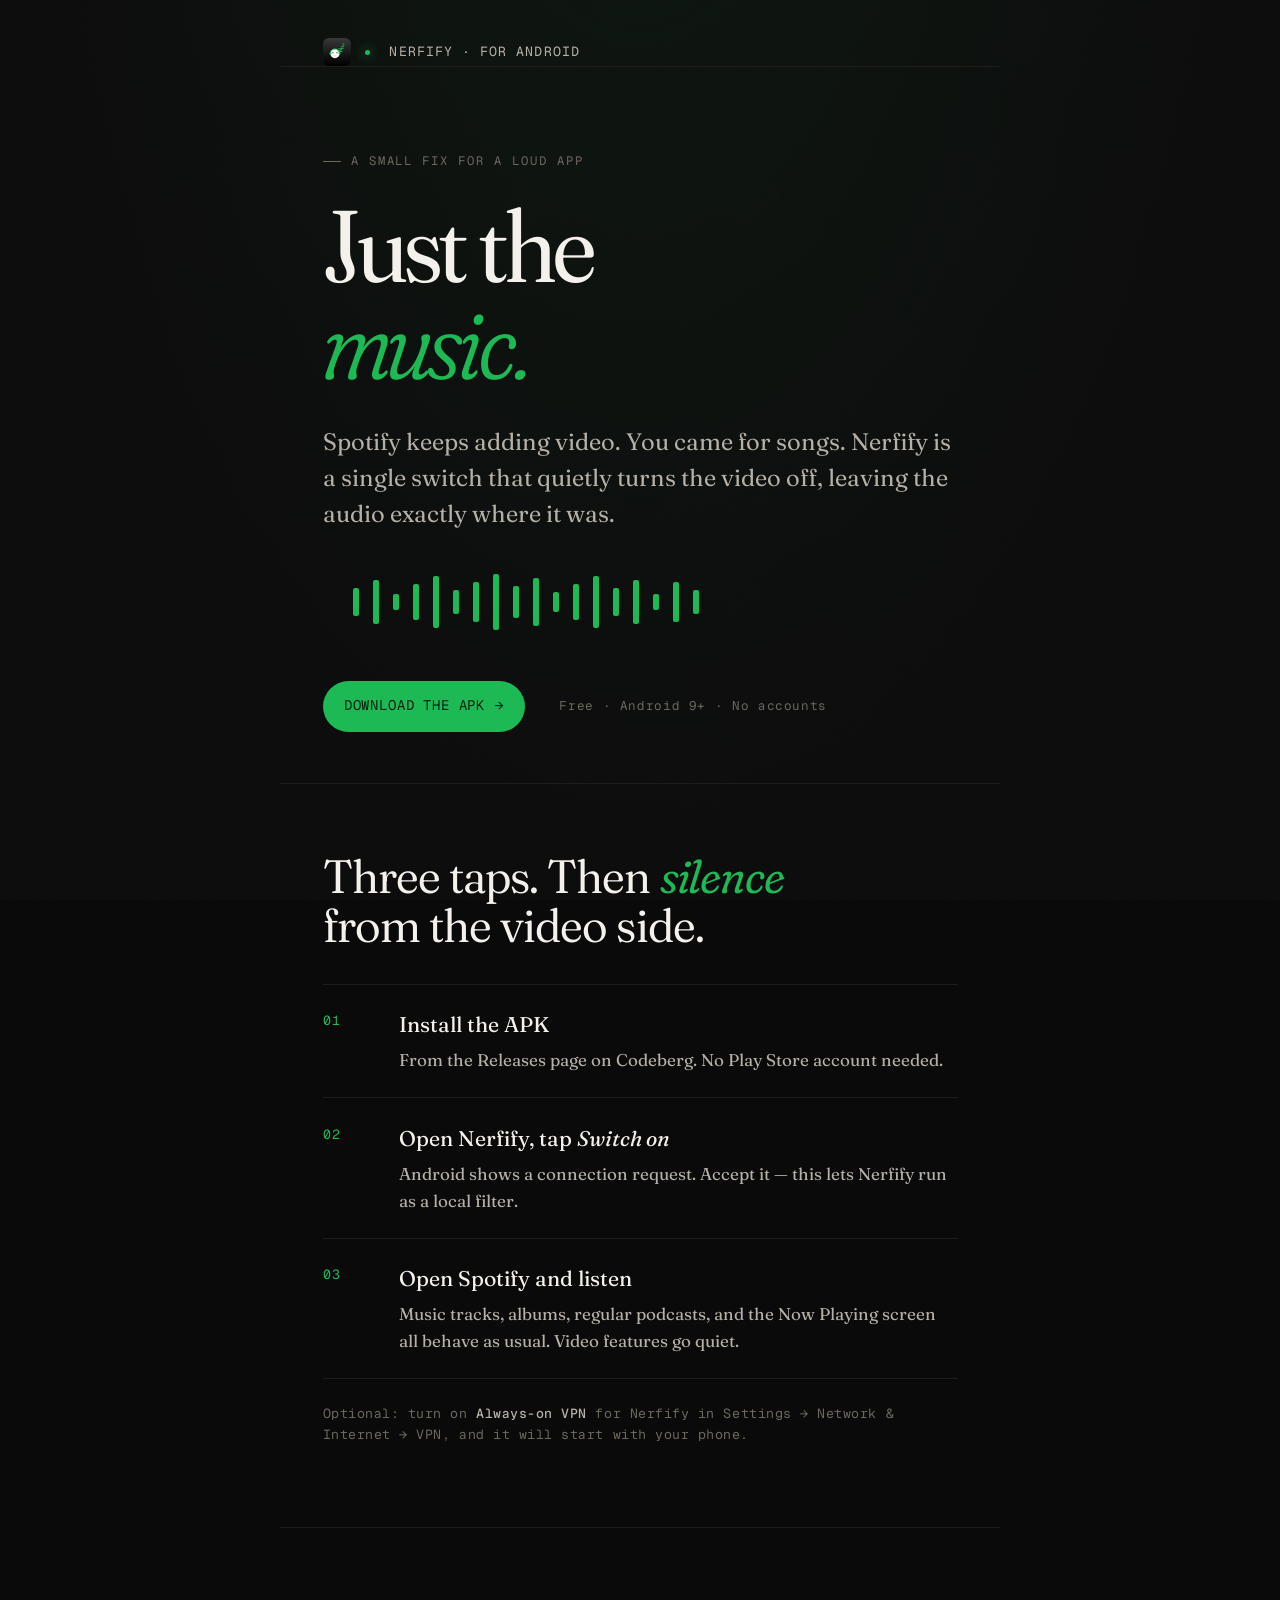
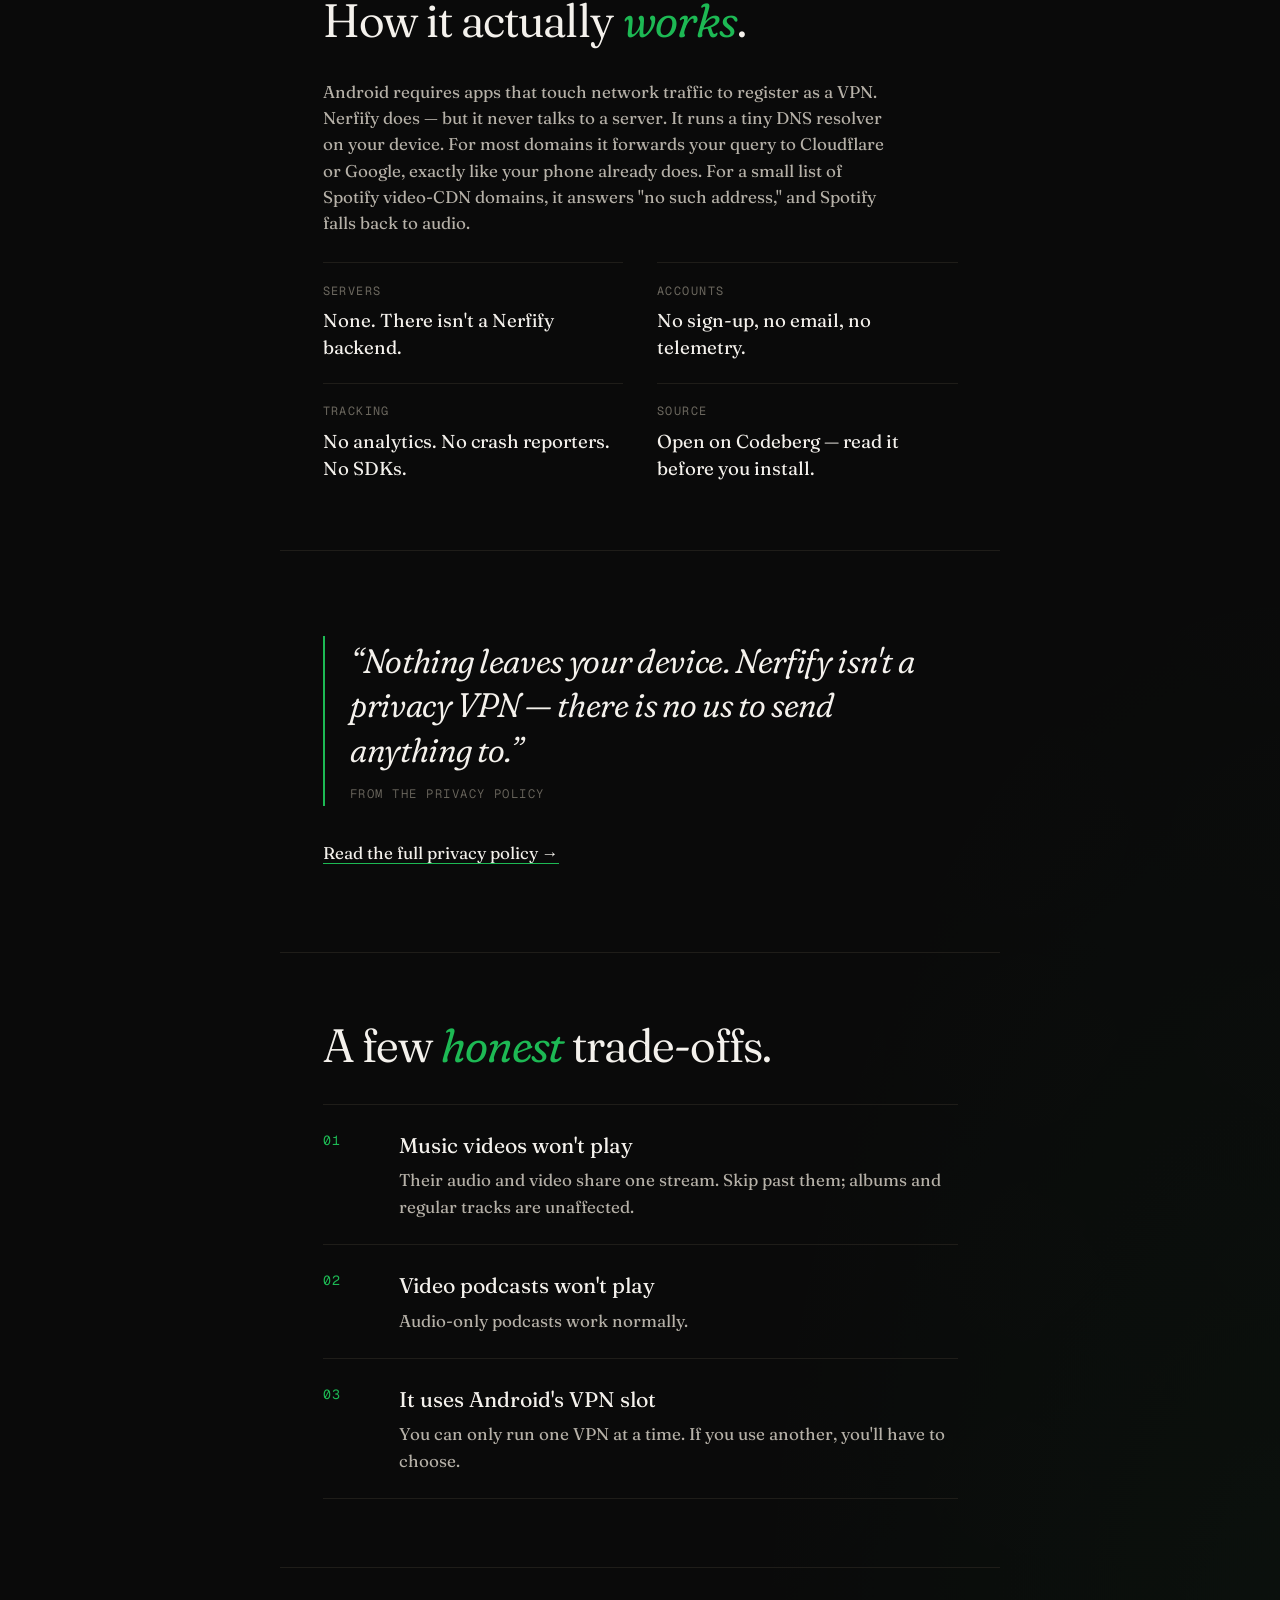
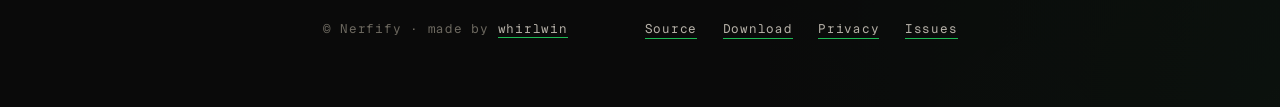
==== index.html @ 02e0a383 "Initial site: hero, privacy page, deploy script" ====
<!doctype html>
<html lang="en">
<head>
  <meta charset="utf-8" />
  <meta name="viewport" content="width=device-width, initial-scale=1, viewport-fit=cover" />
  <title>Nerfify — Just the music.</title>
  <meta name="description" content="Nerfify makes Spotify audio-only. A tiny local DNS filter on your phone — no servers, no accounts, nothing leaves your device." />
  <meta name="theme-color" content="#0a0a0a" />

  <!-- Open Graph -->
  <meta property="og:title" content="Nerfify — Just the music." />
  <meta property="og:description" content="Enjoy Spotify with audio only. No videos. Only music — as it should be." />
  <meta property="og:type" content="website" />
  <meta property="og:url" content="https://nerfify.whirlwin.io/" />
  <meta property="og:image" content="https://nerfify.whirlwin.io/assets/icon.svg" />
  <meta name="twitter:card" content="summary" />

  <link rel="icon" type="image/svg+xml" href="assets/icon.svg" />
  <link rel="preconnect" href="https://fonts.googleapis.com" />
  <link rel="preconnect" href="https://fonts.gstatic.com" crossorigin />
  <link
    href="https://fonts.googleapis.com/css2?family=Fraunces:ital,opsz,wght,SOFT,WONK@0,9..144,300..700,0..100,0..1;1,9..144,300..700,0..100,0..1&family=Geist+Mono:wght@400;500&display=swap"
    rel="stylesheet"
  />
  <link rel="stylesheet" href="styles.css" />
</head>
<body>
  <header class="site">
    <img src="assets/icon.svg" alt="" />
    <span class="dot" aria-hidden="true"></span>
    <span class="name">Nerfify · for Android</span>
  </header>

  <main>
    <section class="hero" aria-labelledby="title">
      <p class="eyebrow">A small fix for a loud app</p>

      <h1 id="title" class="display">
        Just&nbsp;the<br /><em>music.</em>
      </h1>

      <p class="lede">
        Spotify keeps adding video. You came for songs. Nerfify is a
        single switch that quietly turns the video off, leaving the
        audio exactly where it was.
      </p>

      <svg class="wave" viewBox="0 0 360 56" aria-hidden="true">
        <rect x="0"   y="14" width="6" height="28" rx="2"></rect>
        <rect x="20"  y="6"  width="6" height="44" rx="2"></rect>
        <rect x="40"  y="20" width="6" height="16" rx="2"></rect>
        <rect x="60"  y="10" width="6" height="36" rx="2"></rect>
        <rect x="80"  y="2"  width="6" height="52" rx="2"></rect>
        <rect x="100" y="16" width="6" height="24" rx="2"></rect>
        <rect x="120" y="8"  width="6" height="40" rx="2"></rect>
        <rect x="140" y="0"  width="6" height="56" rx="2"></rect>
        <rect x="160" y="12" width="6" height="32" rx="2"></rect>
        <rect x="180" y="4"  width="6" height="48" rx="2"></rect>
        <rect x="200" y="18" width="6" height="20" rx="2"></rect>
        <rect x="220" y="10" width="6" height="36" rx="2"></rect>
        <rect x="240" y="2"  width="6" height="52" rx="2"></rect>
        <rect x="260" y="14" width="6" height="28" rx="2"></rect>
        <rect x="280" y="6"  width="6" height="44" rx="2"></rect>
        <rect x="300" y="20" width="6" height="16" rx="2"></rect>
        <rect x="320" y="8"  width="6" height="40" rx="2"></rect>
        <rect x="340" y="16" width="6" height="24" rx="2"></rect>
      </svg>

      <div class="cta-row">
        <a class="btn" href="https://codeberg.org/whirlwin/nerfify/releases/latest">
          Download the APK <span class="arrow" aria-hidden="true">→</span>
        </a>
        <span class="cta-note">Free · Android 9+ · No accounts</span>
      </div>
    </section>

    <section aria-labelledby="how">
      <h2 id="how">Three taps. Then <em>silence</em> from the video side.</h2>
      <ol class="steps">
        <li>
          <span class="step-title">Install the APK</span>
          <p class="step-body">From the Releases page on Codeberg. No Play Store account needed.</p>
        </li>
        <li>
          <span class="step-title">Open Nerfify, tap <em>Switch on</em></span>
          <p class="step-body">Android shows a connection request. Accept it — this lets Nerfify run as a local filter.</p>
        </li>
        <li>
          <span class="step-title">Open Spotify and listen</span>
          <p class="step-body">Music tracks, albums, regular podcasts, and the Now Playing screen all behave as usual. Video features go quiet.</p>
        </li>
      </ol>
      <p style="margin-top:1.5rem; color:var(--ink-faint); font-family:var(--mono); font-size:0.78rem; letter-spacing:0.04em;">
        Optional: turn on <strong style="color:var(--ink-dim); font-weight:500;">Always-on VPN</strong> for Nerfify in
        Settings → Network &amp; Internet → VPN, and it will start with your phone.
      </p>
    </section>

    <section aria-labelledby="how2">
      <h2 id="how2">How it actually <em>works</em>.</h2>
      <p>
        Android requires apps that touch network traffic to register as a
        VPN. Nerfify does — but it never talks to a server. It runs a tiny
        DNS resolver on your device. For most domains it forwards your
        query to Cloudflare or Google, exactly like your phone already
        does. For a small list of Spotify video-CDN domains, it answers
        "no such address," and Spotify falls back to audio.
      </p>
      <div class="facts">
        <div class="fact">
          <p class="label">Servers</p>
          <p class="value">None. There isn't a Nerfify backend.</p>
        </div>
        <div class="fact">
          <p class="label">Accounts</p>
          <p class="value">No sign-up, no email, no telemetry.</p>
        </div>
        <div class="fact">
          <p class="label">Tracking</p>
          <p class="value">No analytics. No crash reporters. No SDKs.</p>
        </div>
        <div class="fact">
          <p class="label">Source</p>
          <p class="value">Open on Codeberg — read it before you install.</p>
        </div>
      </div>
    </section>

    <section aria-labelledby="privacy-quote">
      <h2 id="privacy-quote" class="visually-hidden" style="position:absolute;left:-9999px;">Privacy</h2>
      <blockquote class="pullquote">
        “Nothing leaves your device. Nerfify isn't a privacy VPN — there
        is no <em>us</em> to send anything to.”
        <span class="who">From the privacy policy</span>
      </blockquote>
      <p>
        <a href="PRIVACY.html">Read the full privacy policy →</a>
      </p>
    </section>

    <section aria-labelledby="caveats">
      <h2 id="caveats">A few <em>honest</em> trade-offs.</h2>
      <ul class="steps" style="list-style:none; counter-reset: step;">
        <li>
          <span class="step-title">Music videos won't play</span>
          <p class="step-body">Their audio and video share one stream. Skip past them; albums and regular tracks are unaffected.</p>
        </li>
        <li>
          <span class="step-title">Video podcasts won't play</span>
          <p class="step-body">Audio-only podcasts work normally.</p>
        </li>
        <li>
          <span class="step-title">It uses Android's VPN slot</span>
          <p class="step-body">You can only run one VPN at a time. If you use another, you'll have to choose.</p>
        </li>
      </ul>
    </section>
  </main>

  <footer class="site">
    <span class="sig">© Nerfify · made by <a href="https://codeberg.org/whirlwin">whirlwin</a></span>
    <span class="links">
      <a href="https://codeberg.org/whirlwin/nerfify">Source</a>
      <a href="https://codeberg.org/whirlwin/nerfify/releases/latest">Download</a>
      <a href="PRIVACY.html">Privacy</a>
      <a href="https://codeberg.org/whirlwin/nerfify/issues">Issues</a>
    </span>
  </footer>
</body>
</html>
---- styles.css ----
:root {
  --bg: #0a0a0a;
  --bg-elev: #131313;
  --ink: #f4f1ec;
  --ink-dim: #b6b1a8;
  --ink-faint: #6c685f;
  --rule: #1f1d19;
  --accent: #1db954;
  --accent-dim: #149e45;
  --maxw: 720px;
  --gutter: clamp(1.25rem, 4vw, 2.5rem);
  --serif: "Fraunces", "Iowan Old Style", "Charter", Georgia, serif;
  --mono: "Geist Mono", "JetBrains Mono", ui-monospace, SFMono-Regular, Menlo, monospace;
}

* { box-sizing: border-box; }

html, body {
  margin: 0;
  padding: 0;
  background: var(--bg);
  color: var(--ink);
  font-family: var(--serif);
  font-variation-settings: "opsz" 14, "SOFT" 0, "WONK" 0;
  font-feature-settings: "ss01", "ss02";
  font-size: 17px;
  line-height: 1.55;
  -webkit-font-smoothing: antialiased;
  text-rendering: optimizeLegibility;
}

body {
  min-height: 100vh;
  background:
    radial-gradient(ellipse 80% 60% at 50% -10%, rgba(29, 185, 84, 0.07), transparent 60%),
    radial-gradient(ellipse 60% 50% at 100% 100%, rgba(29, 185, 84, 0.04), transparent 70%),
    var(--bg);
  overflow-x: hidden;
}

/* Grain overlay */
body::before {
  content: "";
  position: fixed;
  inset: 0;
  pointer-events: none;
  z-index: 1;
  opacity: 0.035;
  background-image: url("data:image/svg+xml;utf8,<svg xmlns='http://www.w3.org/2000/svg' width='160' height='160'><filter id='n'><feTurbulence type='fractalNoise' baseFrequency='0.9' numOctaves='2' stitchTiles='stitch'/><feColorMatrix values='0 0 0 0 1  0 0 0 0 1  0 0 0 0 1  0 0 0 0.6 0'/></filter><rect width='160' height='160' filter='url(%23n)'/></svg>");
  mix-blend-mode: screen;
}

main, header, footer {
  position: relative;
  z-index: 2;
}

a {
  color: var(--ink);
  text-decoration: none;
  background-image: linear-gradient(var(--accent), var(--accent));
  background-repeat: no-repeat;
  background-position: 0 100%;
  background-size: 100% 1px;
  padding-bottom: 1px;
  transition: background-size 220ms ease, color 220ms ease;
}
a:hover {
  background-size: 100% 2px;
  color: var(--accent);
}

/* ---------- LAYOUT ---------- */
.wrap {
  max-width: var(--maxw);
  margin: 0 auto;
  padding: 0 var(--gutter);
}

header.site {
  padding: 2.25rem var(--gutter) 0;
  max-width: var(--maxw);
  margin: 0 auto;
  display: flex;
  align-items: center;
  gap: 0.75rem;
}
header.site img {
  width: 28px;
  height: 28px;
  display: block;
}
header.site .name {
  font-family: var(--mono);
  font-size: 0.78rem;
  letter-spacing: 0.08em;
  text-transform: uppercase;
  color: var(--ink-dim);
}
header.site .dot {
  width: 5px;
  height: 5px;
  border-radius: 50%;
  background: var(--accent);
  box-shadow: 0 0 12px var(--accent);
  margin: 0 0.4rem 0 0.1rem;
  animation: pulse 2.4s ease-in-out infinite;
}
@keyframes pulse {
  0%, 100% { opacity: 0.55; }
  50% { opacity: 1; }
}

/* ---------- HERO ---------- */
.hero {
  padding: 5rem var(--gutter) 3rem;
  max-width: var(--maxw);
  margin: 0 auto;
}
.eyebrow {
  font-family: var(--mono);
  font-size: 0.72rem;
  letter-spacing: 0.16em;
  text-transform: uppercase;
  color: var(--ink-faint);
  margin: 0 0 1.5rem;
  display: flex;
  align-items: center;
  gap: 0.6rem;
}
.eyebrow::before {
  content: "";
  width: 18px;
  height: 1px;
  background: var(--ink-faint);
  display: inline-block;
}
h1.display {
  font-family: var(--serif);
  font-variation-settings: "opsz" 144, "SOFT" 50, "WONK" 0;
  font-weight: 380;
  font-size: clamp(3rem, 9vw, 6rem);
  line-height: 0.95;
  letter-spacing: -0.03em;
  margin: 0 0 2rem;
  color: var(--ink);
}
h1.display em {
  font-style: italic;
  font-variation-settings: "opsz" 144, "SOFT" 100, "WONK" 1;
  font-weight: 320;
  color: var(--accent);
}
.lede {
  font-family: var(--serif);
  font-variation-settings: "opsz" 24;
  font-size: clamp(1.15rem, 2.2vw, 1.4rem);
  line-height: 1.5;
  color: var(--ink-dim);
  max-width: 38rem;
  margin: 0 0 2.5rem;
  font-weight: 380;
}

/* Waveform */
.wave {
  display: block;
  width: 100%;
  max-width: 420px;
  height: 56px;
  margin: 0 0 3rem;
}
.wave rect {
  fill: var(--accent);
  transform-origin: 50% 50%;
  animation: collapse 5.2s cubic-bezier(.7,0,.2,1) infinite;
}
@keyframes collapse {
  0%   { transform: scaleY(1);   opacity: 1; }
  55%  { transform: scaleY(1);   opacity: 1; }
  72%  { transform: scaleY(0.08); opacity: 0.9; }
  88%  { transform: scaleY(0.08); opacity: 0.9; }
  100% { transform: scaleY(1);   opacity: 1; }
}
.wave rect:nth-child(1)  { animation-delay: 0.00s; }
.wave rect:nth-child(2)  { animation-delay: 0.05s; }
.wave rect:nth-child(3)  { animation-delay: 0.10s; }
.wave rect:nth-child(4)  { animation-delay: 0.15s; }
.wave rect:nth-child(5)  { animation-delay: 0.20s; }
.wave rect:nth-child(6)  { animation-delay: 0.25s; }
.wave rect:nth-child(7)  { animation-delay: 0.30s; }
.wave rect:nth-child(8)  { animation-delay: 0.35s; }
.wave rect:nth-child(9)  { animation-delay: 0.40s; }
.wave rect:nth-child(10) { animation-delay: 0.45s; }
.wave rect:nth-child(11) { animation-delay: 0.50s; }
.wave rect:nth-child(12) { animation-delay: 0.55s; }
.wave rect:nth-child(13) { animation-delay: 0.60s; }
.wave rect:nth-child(14) { animation-delay: 0.65s; }
.wave rect:nth-child(15) { animation-delay: 0.70s; }
.wave rect:nth-child(16) { animation-delay: 0.75s; }
.wave rect:nth-child(17) { animation-delay: 0.80s; }
.wave rect:nth-child(18) { animation-delay: 0.85s; }

@media (prefers-reduced-motion: reduce) {
  .wave rect { animation: none; }
  header.site .dot { animation: none; }
}

.cta-row {
  display: flex;
  flex-wrap: wrap;
  gap: 1rem 2rem;
  align-items: baseline;
}
.btn {
  display: inline-flex;
  align-items: center;
  gap: 0.6rem;
  background: var(--accent);
  color: #06210e;
  font-family: var(--mono);
  font-size: 0.82rem;
  letter-spacing: 0.06em;
  text-transform: uppercase;
  padding: 0.85rem 1.25rem;
  border-radius: 999px;
  border: 0;
  cursor: pointer;
  text-decoration: none;
  background-image: none;
  transition: transform 180ms ease, background-color 180ms ease;
}
.btn:hover {
  background: #21cb5e;
  color: #06210e;
  transform: translateY(-1px);
}
.btn .arrow {
  display: inline-block;
  transition: transform 220ms ease;
}
.btn:hover .arrow {
  transform: translateX(3px);
}
.cta-note {
  font-family: var(--mono);
  font-size: 0.74rem;
  color: var(--ink-faint);
  letter-spacing: 0.05em;
}

/* ---------- SECTIONS ---------- */
section {
  max-width: var(--maxw);
  margin: 0 auto;
  padding: 4rem var(--gutter);
  border-top: 1px solid var(--rule);
}
section h2 {
  font-family: var(--serif);
  font-variation-settings: "opsz" 60, "SOFT" 30;
  font-weight: 360;
  font-size: clamp(2rem, 4vw, 2.75rem);
  line-height: 1.05;
  letter-spacing: -0.02em;
  margin: 0 0 2rem;
  max-width: 28rem;
}
section h2 em {
  font-style: italic;
  font-variation-settings: "opsz" 60, "SOFT" 100, "WONK" 1;
  color: var(--accent);
}
section p {
  color: var(--ink-dim);
  max-width: 34rem;
}

/* Steps */
.steps {
  list-style: none;
  padding: 0;
  margin: 0;
  counter-reset: step;
}
.steps li {
  counter-increment: step;
  padding: 1.4rem 0 1.4rem 4.5rem;
  border-top: 1px solid var(--rule);
  position: relative;
  display: flex;
  flex-direction: column;
  gap: 0.35rem;
}
.steps li:last-child {
  border-bottom: 1px solid var(--rule);
}
.steps li::before {
  content: "0" counter(step);
  position: absolute;
  left: 0;
  top: 1.55rem;
  font-family: var(--mono);
  font-size: 0.78rem;
  color: var(--accent);
  letter-spacing: 0.1em;
}
.steps .step-title {
  font-family: var(--serif);
  font-size: 1.25rem;
  font-weight: 420;
  color: var(--ink);
}
.steps .step-body {
  font-family: var(--serif);
  font-size: 1rem;
  color: var(--ink-dim);
  margin: 0;
}

/* Two-column facts */
.facts {
  display: grid;
  grid-template-columns: 1fr;
  gap: 1.25rem 2rem;
  margin-top: 1.5rem;
}
@media (min-width: 640px) {
  .facts { grid-template-columns: 1fr 1fr; }
}
.fact {
  border-top: 1px solid var(--rule);
  padding-top: 1.1rem;
}
.fact .label {
  font-family: var(--mono);
  font-size: 0.7rem;
  letter-spacing: 0.12em;
  text-transform: uppercase;
  color: var(--ink-faint);
  margin: 0 0 0.4rem;
}
.fact .value {
  font-family: var(--serif);
  font-size: 1.1rem;
  color: var(--ink);
  margin: 0;
  line-height: 1.45;
}

/* Privacy pull-quote */
.pullquote {
  font-family: var(--serif);
  font-variation-settings: "opsz" 60, "SOFT" 80;
  font-style: italic;
  font-weight: 350;
  font-size: clamp(1.4rem, 3vw, 2rem);
  line-height: 1.3;
  letter-spacing: -0.01em;
  color: var(--ink);
  border-left: 2px solid var(--accent);
  padding: 0.2rem 0 0.2rem 1.5rem;
  margin: 1rem 0 2rem;
}
.pullquote .who {
  display: block;
  margin-top: 0.9rem;
  font-style: normal;
  font-family: var(--mono);
  font-size: 0.72rem;
  letter-spacing: 0.12em;
  text-transform: uppercase;
  color: var(--ink-faint);
}

/* Footer */
footer.site {
  max-width: var(--maxw);
  margin: 0 auto;
  padding: 3rem var(--gutter) 4rem;
  border-top: 1px solid var(--rule);
  display: flex;
  flex-wrap: wrap;
  align-items: baseline;
  gap: 1rem 2rem;
  justify-content: space-between;
  font-family: var(--mono);
  font-size: 0.74rem;
  letter-spacing: 0.06em;
  color: var(--ink-faint);
}
footer.site .links { display: flex; gap: 1.5rem; flex-wrap: wrap; }
footer.site a { color: var(--ink-dim); }
footer.site .sig { color: var(--ink-faint); }

/* ---------- PRIVACY PAGE ---------- */
.doc {
  max-width: var(--maxw);
  margin: 0 auto;
  padding: 4rem var(--gutter) 2rem;
}
.doc .eyebrow { margin-bottom: 1.25rem; }
.doc h1 {
  font-family: var(--serif);
  font-variation-settings: "opsz" 96, "SOFT" 40;
  font-weight: 360;
  font-size: clamp(2.4rem, 6vw, 3.6rem);
  line-height: 1;
  letter-spacing: -0.025em;
  margin: 0 0 0.5rem;
}
.doc h1 em {
  font-style: italic;
  color: var(--accent);
  font-variation-settings: "opsz" 96, "SOFT" 100, "WONK" 1;
}
.doc .updated {
  font-family: var(--mono);
  font-size: 0.74rem;
  color: var(--ink-faint);
  letter-spacing: 0.08em;
  text-transform: uppercase;
  margin: 0 0 3rem;
}
.doc h2 {
  font-family: var(--serif);
  font-variation-settings: "opsz" 36, "SOFT" 30;
  font-weight: 420;
  font-size: 1.5rem;
  letter-spacing: -0.01em;
  margin: 3rem 0 0.9rem;
  color: var(--ink);
}
.doc p, .doc li {
  color: var(--ink-dim);
  line-height: 1.65;
}
.doc strong { color: var(--ink); font-weight: 500; }
.doc ul { padding-left: 1.2rem; }
.doc li { margin-bottom: 0.4rem; }
.doc table {
  width: 100%;
  border-collapse: collapse;
  margin: 1.5rem 0;
  font-size: 0.95rem;
}
.doc th, .doc td {
  text-align: left;
  padding: 0.8rem 0.6rem;
  border-bottom: 1px solid var(--rule);
  vertical-align: top;
}
.doc th {
  font-family: var(--mono);
  font-size: 0.72rem;
  letter-spacing: 0.1em;
  text-transform: uppercase;
  color: var(--ink-faint);
  font-weight: 500;
}
.doc td { color: var(--ink-dim); }
.doc td:first-child { color: var(--ink); font-family: var(--mono); font-size: 0.86rem; }
.doc code {
  font-family: var(--mono);
  font-size: 0.86em;
  background: var(--bg-elev);
  padding: 0.1rem 0.4rem;
  border-radius: 4px;
  color: var(--ink);
}
.back {
  display: inline-flex;
  align-items: center;
  gap: 0.5rem;
  font-family: var(--mono);
  font-size: 0.74rem;
  letter-spacing: 0.08em;
  text-transform: uppercase;
  color: var(--ink-dim);
  margin-top: 2.5rem;
  background-image: none;
}
.back:hover { color: var(--accent); }
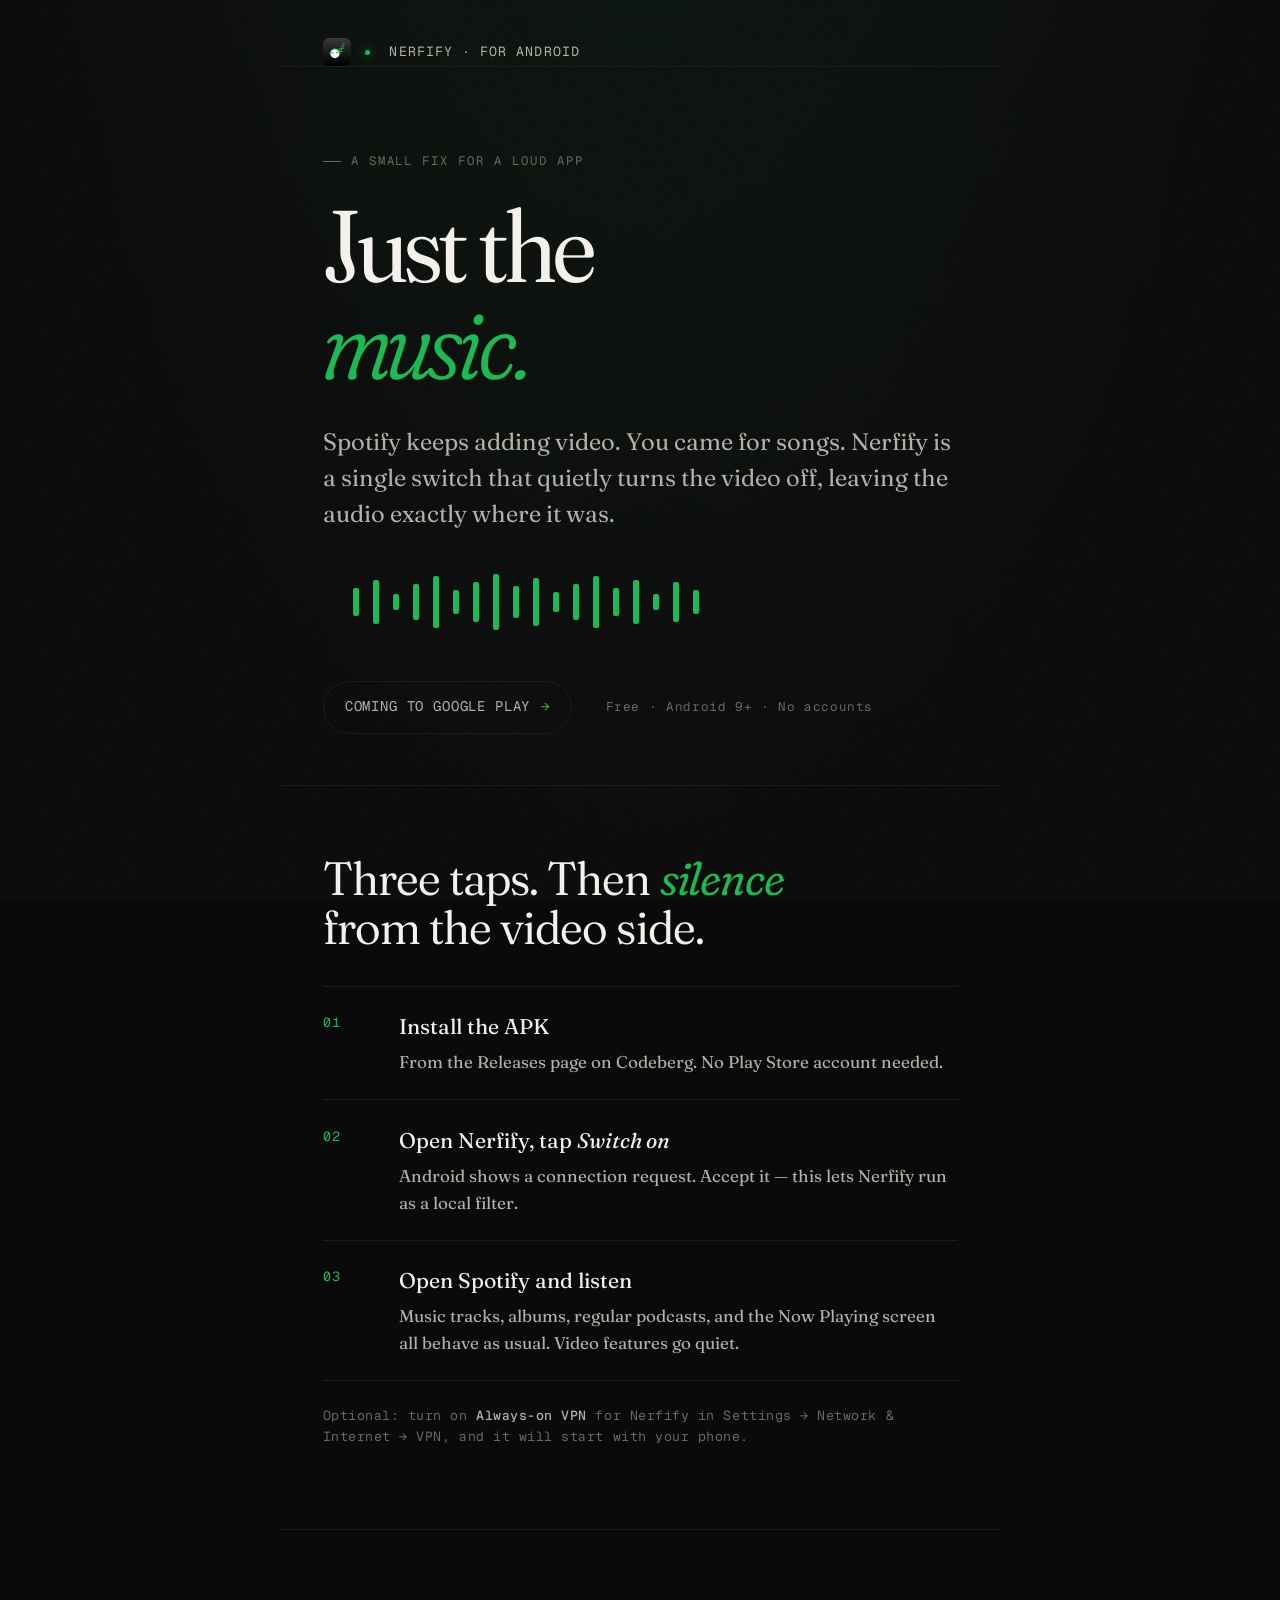
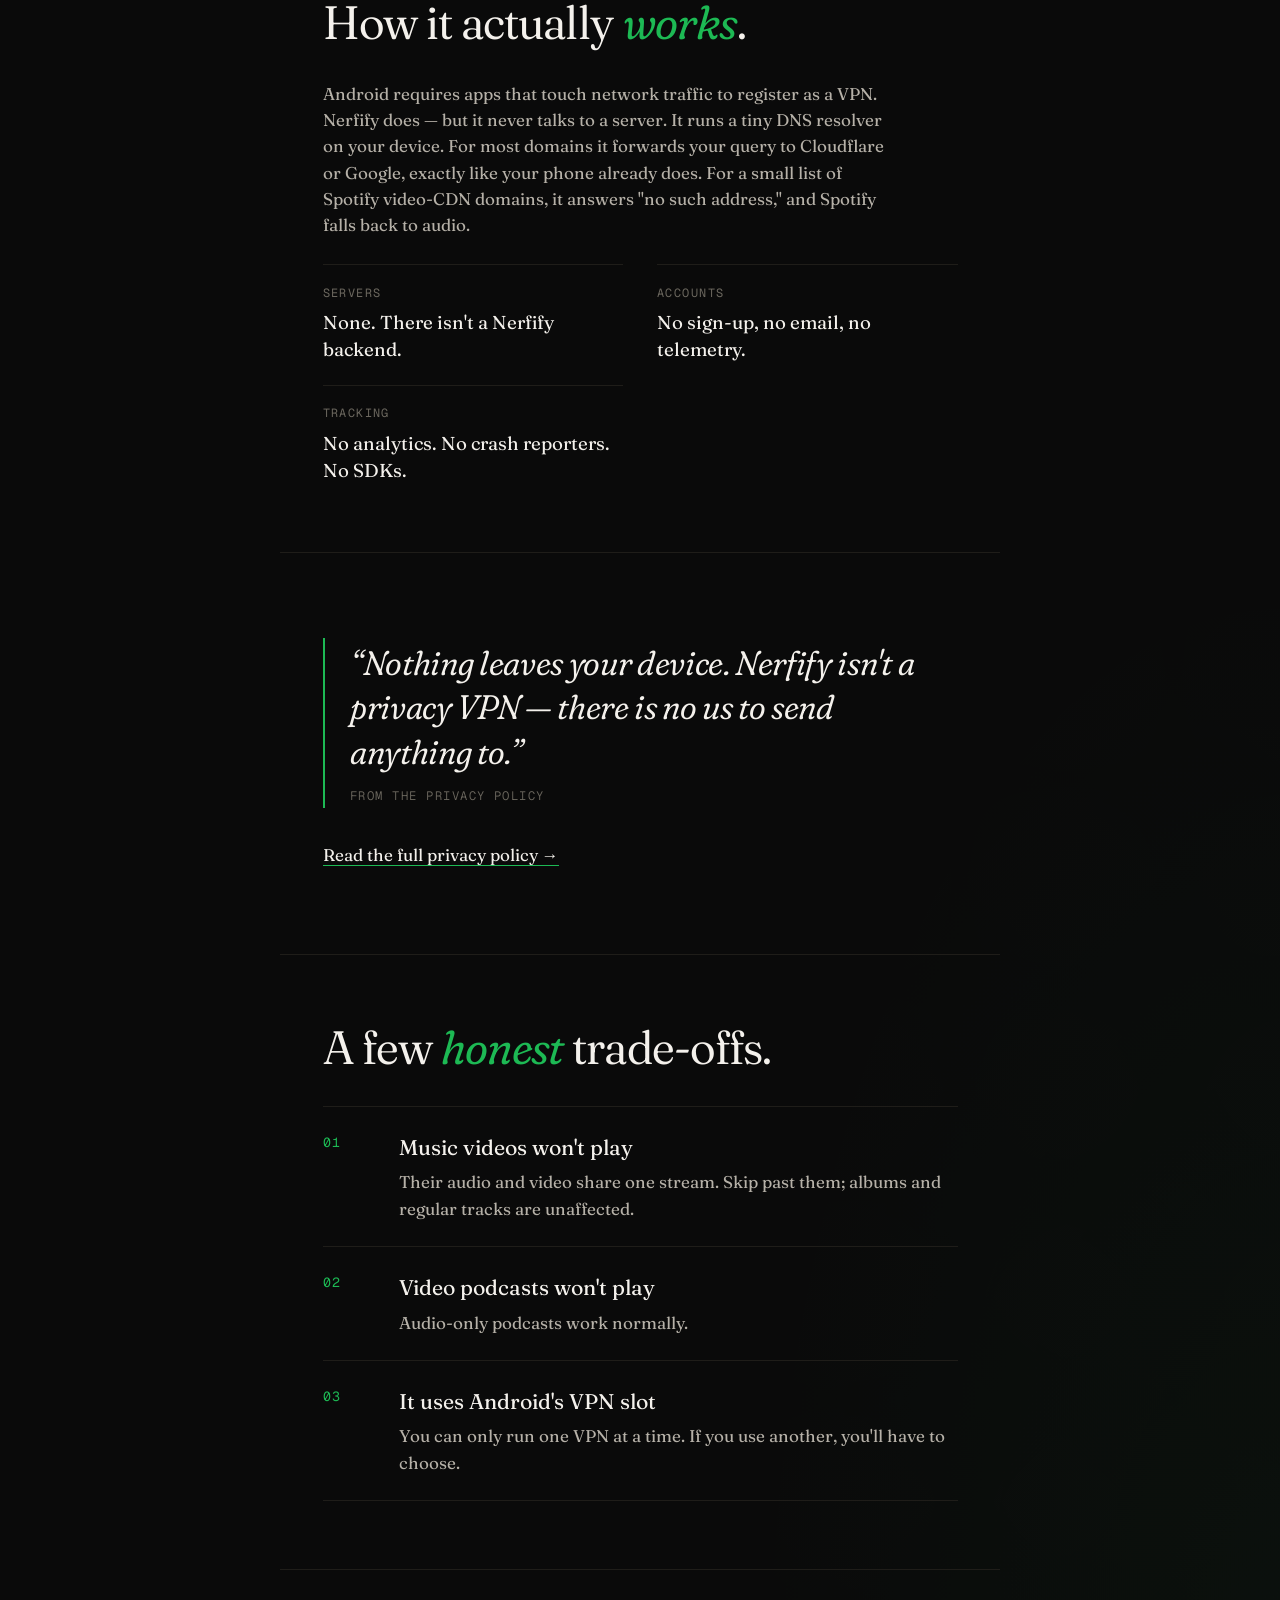
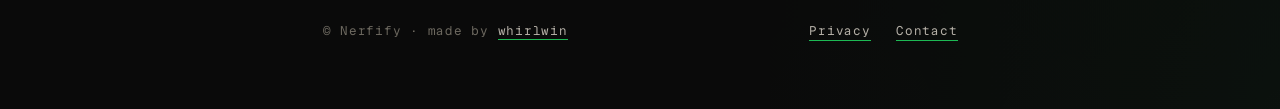
==== commit 8351464f: "Remove links to private nerfify repo Replace Download CTA with a disabled 'Coming to Google Play' st" ====
--- a/index.html
+++ b/index.html
@@ -67,9 +67,9 @@
       </svg>
 
       <div class="cta-row">
-        <a class="btn" href="https://codeberg.org/whirlwin/nerfify/releases/latest">
-          Download the APK <span class="arrow" aria-hidden="true">→</span>
-        </a>
+        <span class="btn btn-disabled" aria-disabled="true">
+          Coming to Google Play <span class="arrow" aria-hidden="true">→</span>
+        </span>
         <span class="cta-note">Free · Android 9+ · No accounts</span>
       </div>
     </section>
@@ -119,10 +119,6 @@
           <p class="label">Tracking</p>
           <p class="value">No analytics. No crash reporters. No SDKs.</p>
         </div>
-        <div class="fact">
-          <p class="label">Source</p>
-          <p class="value">Open on Codeberg — read it before you install.</p>
-        </div>
       </div>
     </section>
 
@@ -160,10 +156,8 @@
   <footer class="site">
     <span class="sig">© Nerfify · made by <a href="https://codeberg.org/whirlwin">whirlwin</a></span>
     <span class="links">
-      <a href="https://codeberg.org/whirlwin/nerfify">Source</a>
-      <a href="https://codeberg.org/whirlwin/nerfify/releases/latest">Download</a>
       <a href="PRIVACY.html">Privacy</a>
-      <a href="https://codeberg.org/whirlwin/nerfify/issues">Issues</a>
+      <a href="https://codeberg.org/whirlwin/nerfify-site/issues">Contact</a>
     </span>
   </footer>
 </body>
--- a/styles.css
+++ b/styles.css
@@ -242,6 +242,20 @@
 .btn:hover .arrow {
   transform: translateX(3px);
 }
+.btn-disabled {
+  background: transparent;
+  color: var(--ink-dim);
+  border: 1px solid var(--rule);
+  cursor: default;
+}
+.btn-disabled:hover {
+  background: transparent;
+  color: var(--ink-dim);
+  transform: none;
+}
+.btn-disabled .arrow {
+  color: var(--accent);
+}
 .cta-note {
   font-family: var(--mono);
   font-size: 0.74rem;
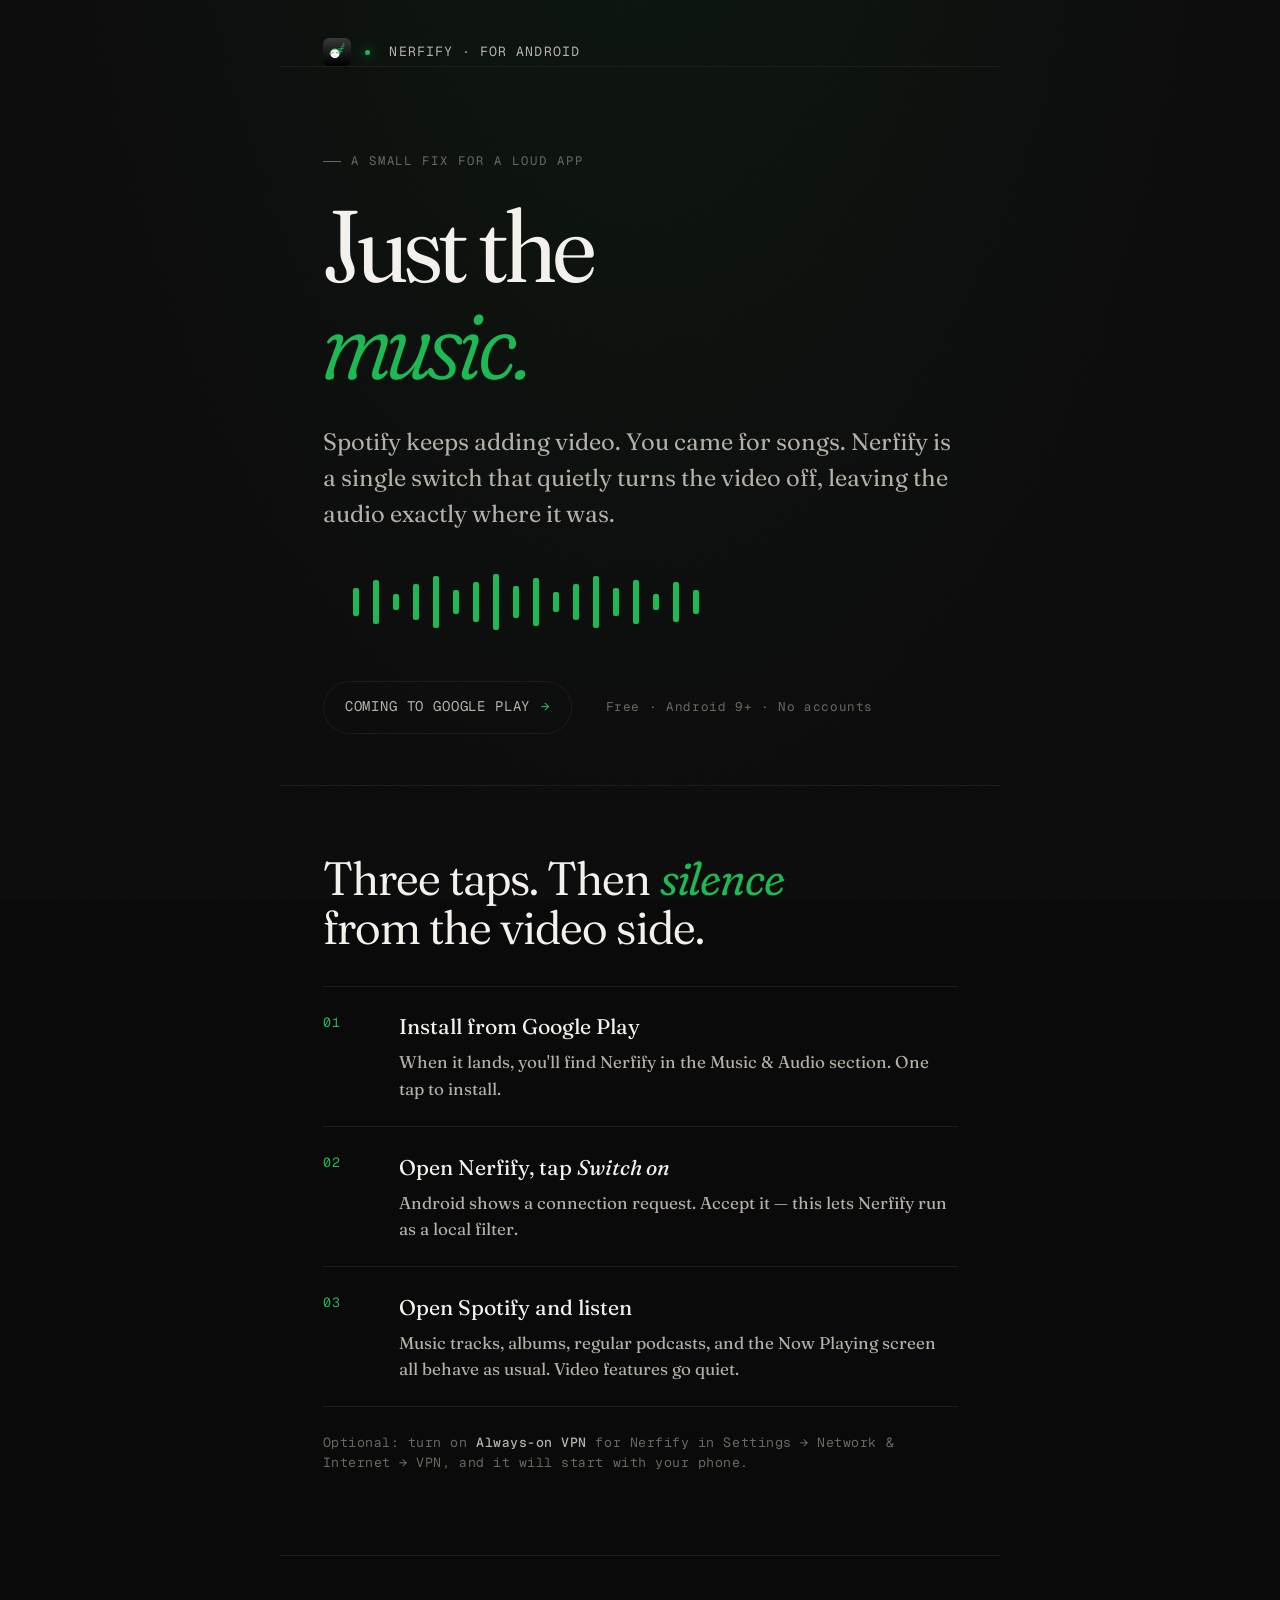
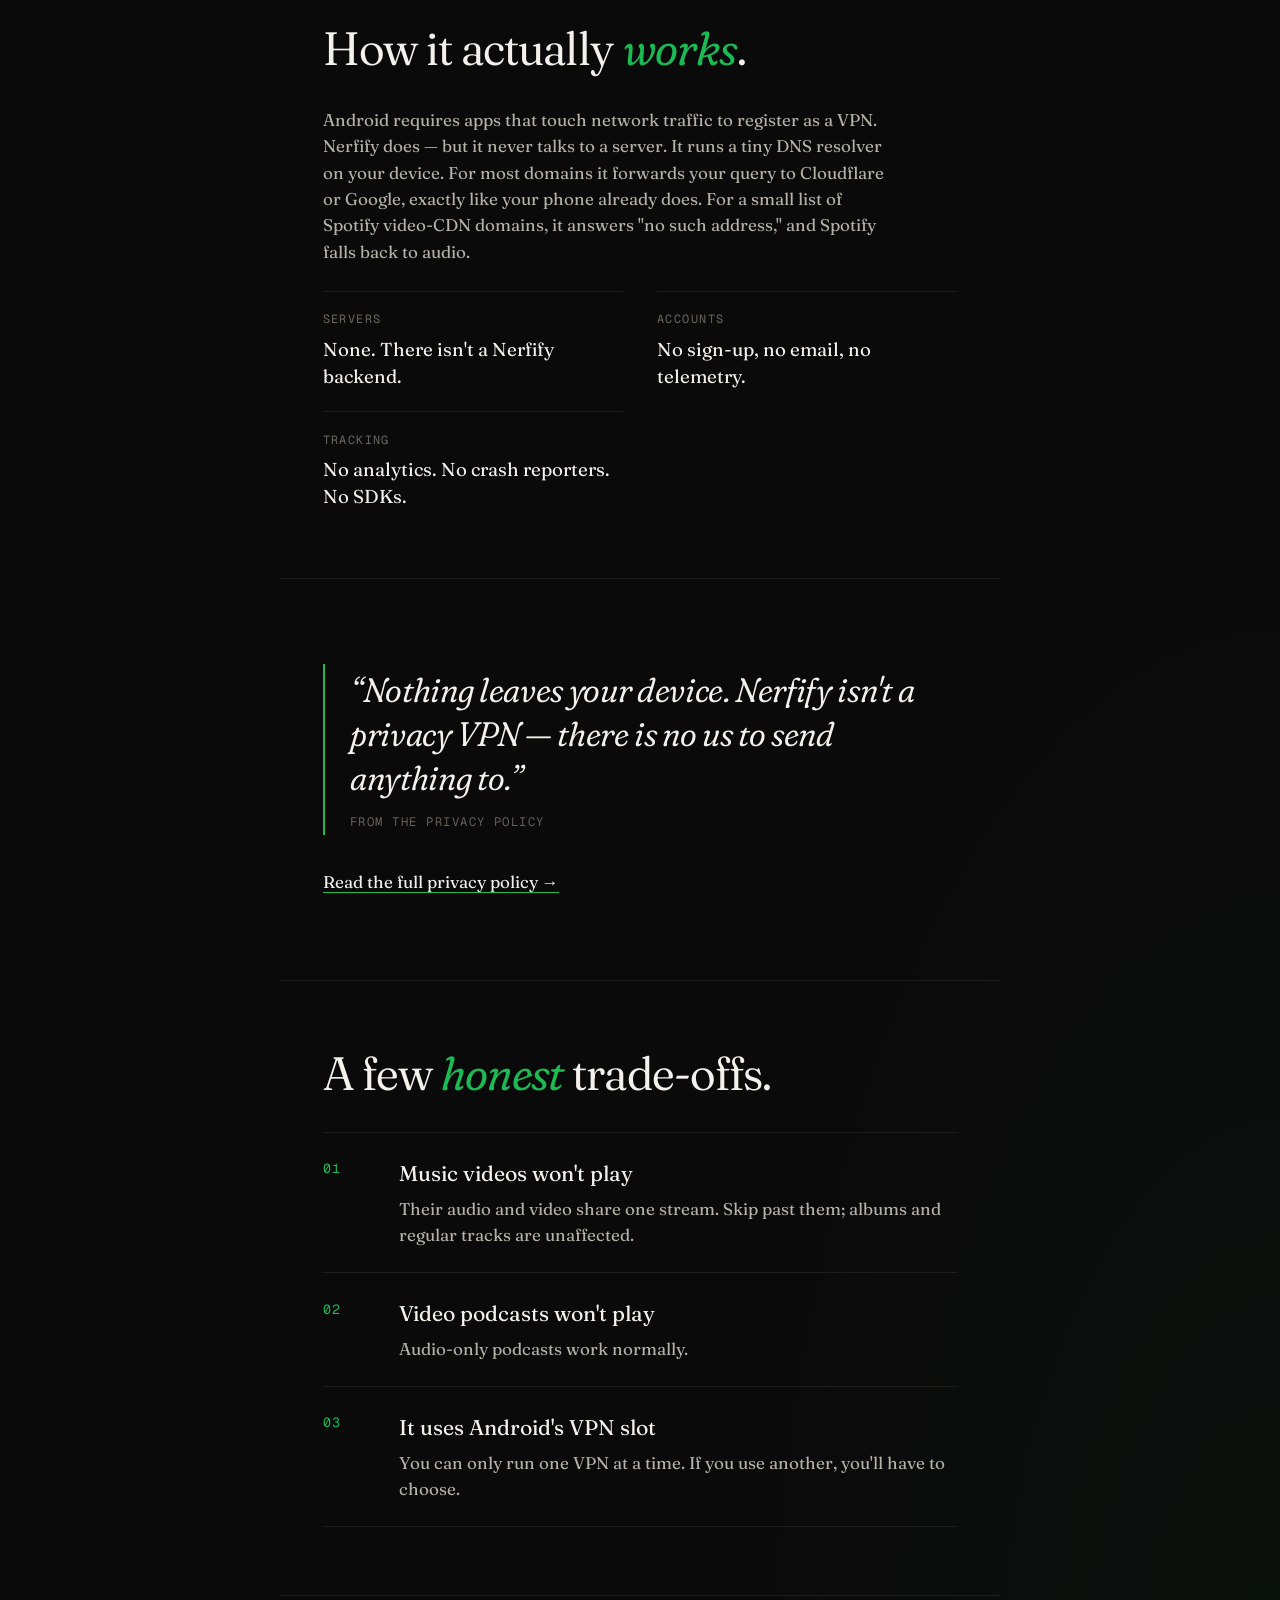
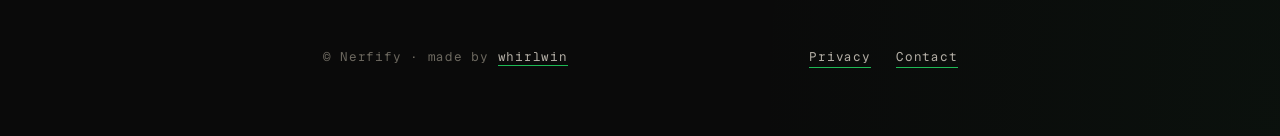
==== commit 9d11ba8b: "Step 1: install via Google Play, not 'Codeberg releases'" ====
--- a/index.html
+++ b/index.html
@@ -78,8 +78,8 @@
       <h2 id="how">Three taps. Then <em>silence</em> from the video side.</h2>
       <ol class="steps">
         <li>
-          <span class="step-title">Install the APK</span>
-          <p class="step-body">From the Releases page on Codeberg. No Play Store account needed.</p>
+          <span class="step-title">Install from Google Play</span>
+          <p class="step-body">When it lands, you'll find Nerfify in the Music &amp; Audio section. One tap to install.</p>
         </li>
         <li>
           <span class="step-title">Open Nerfify, tap <em>Switch on</em></span>
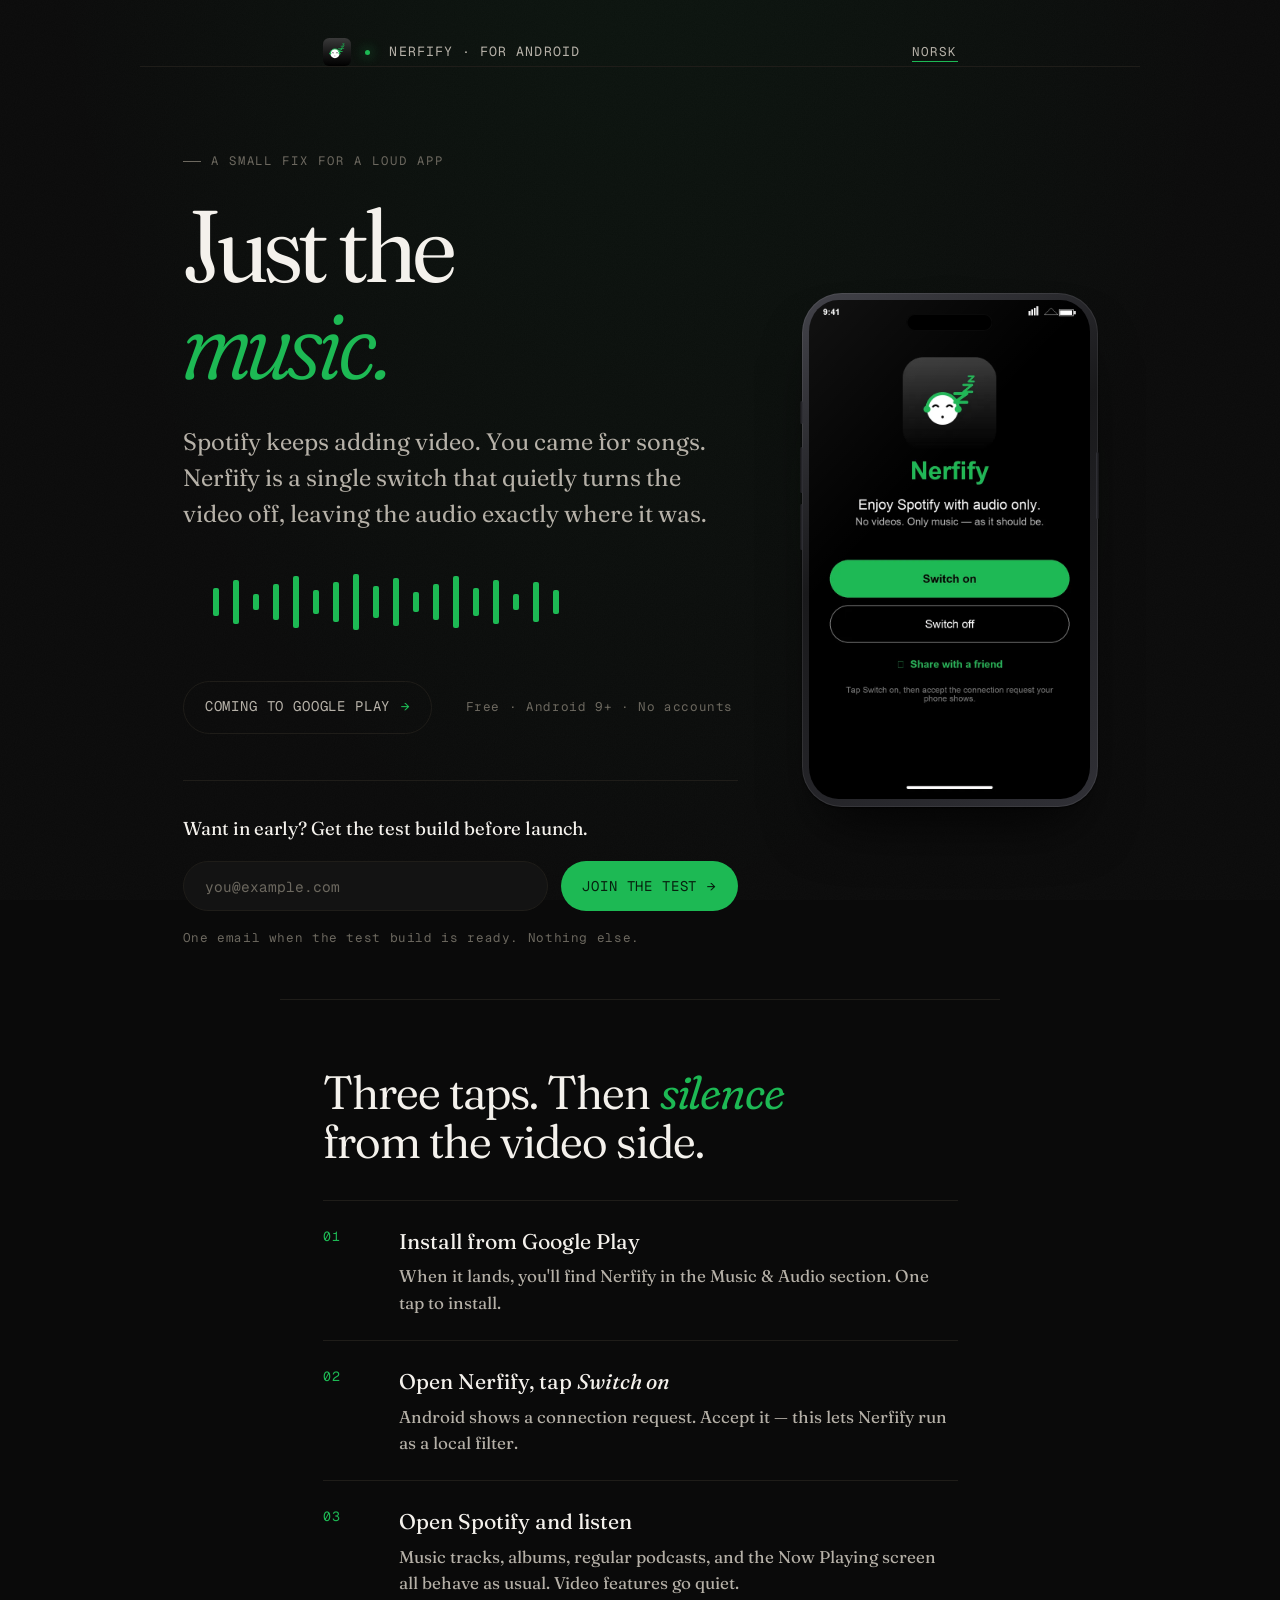
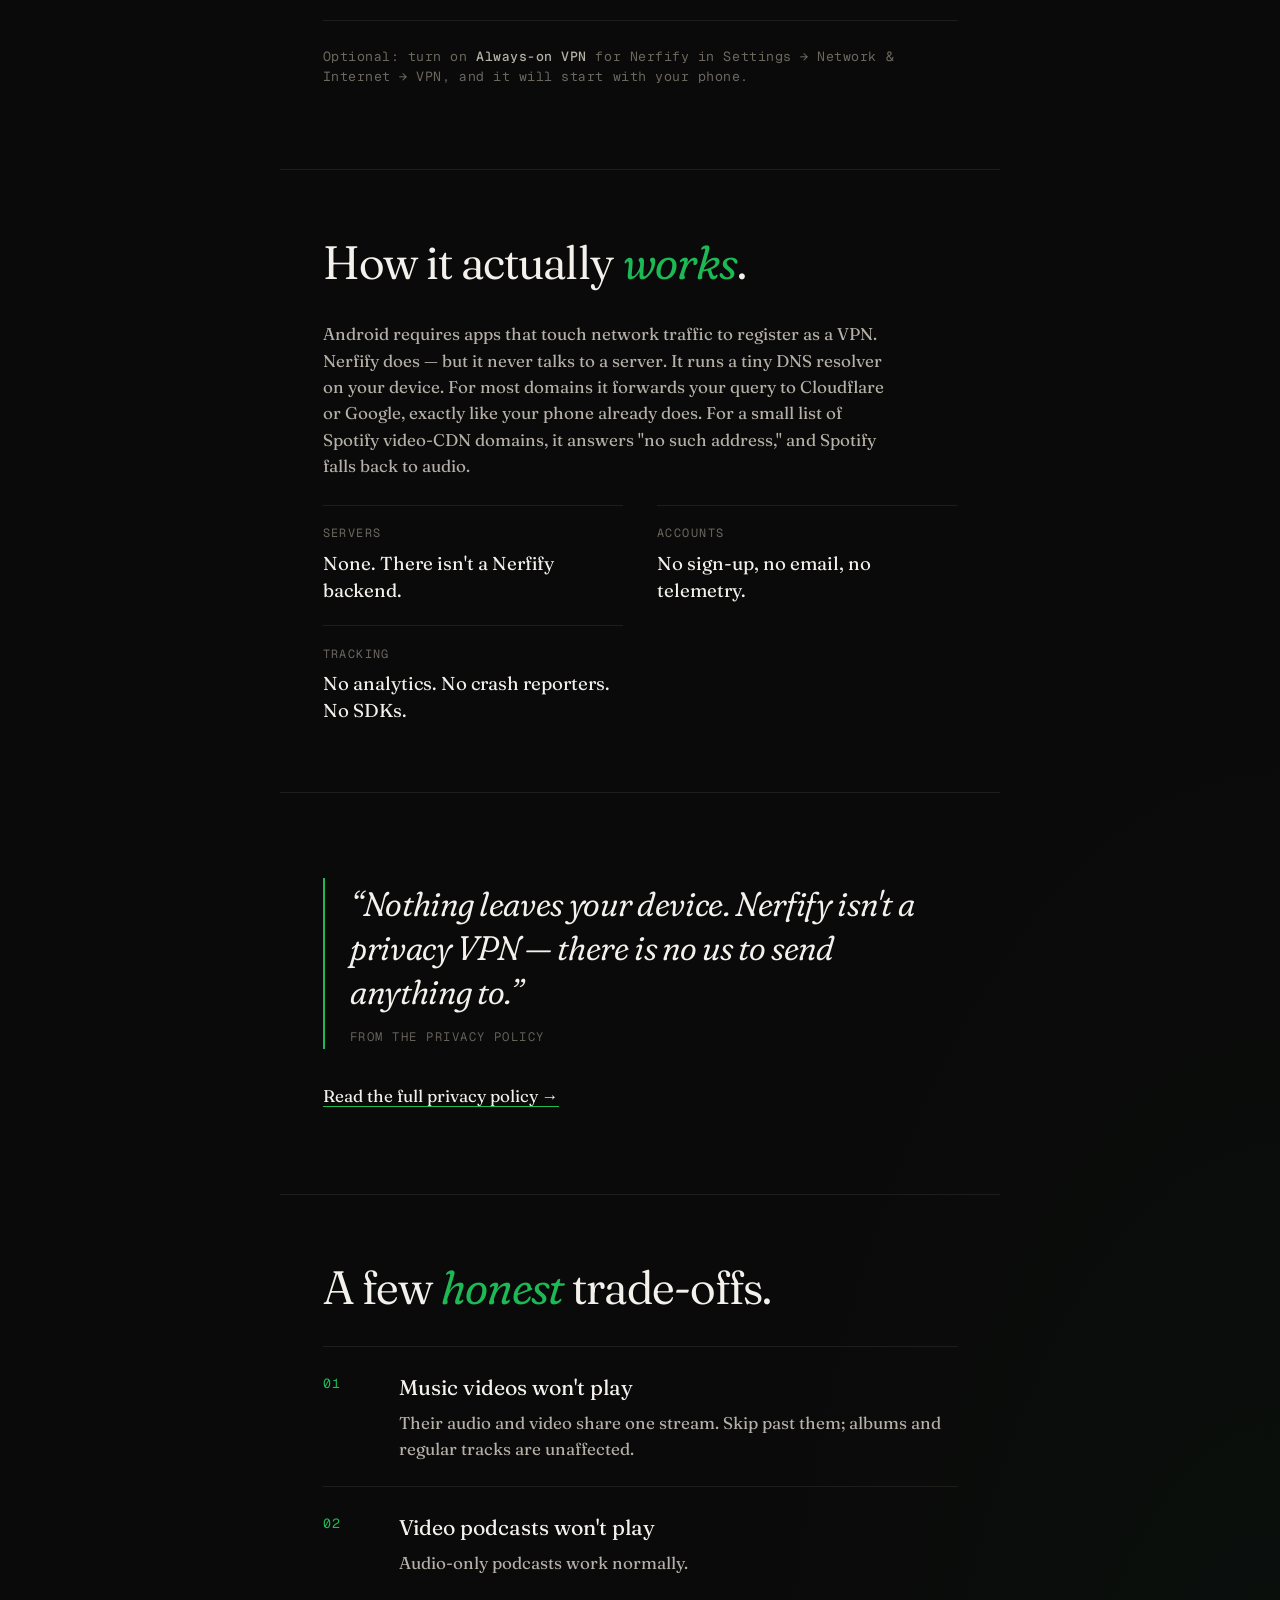
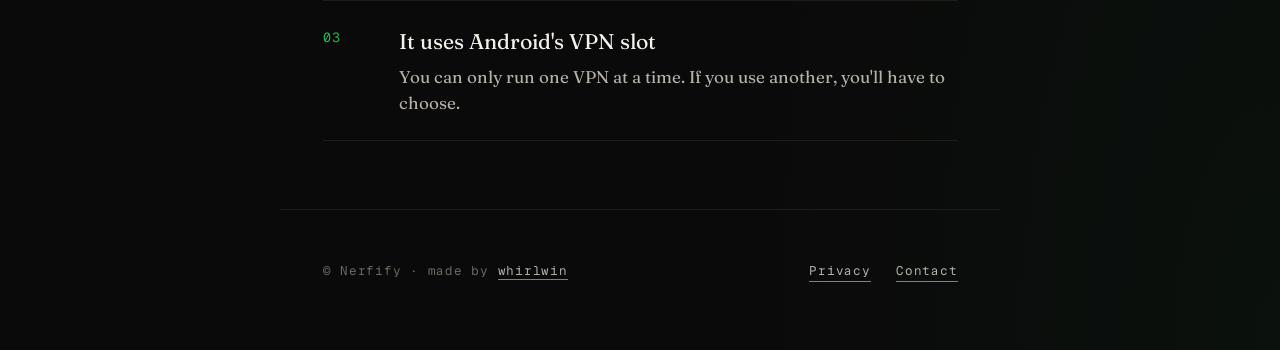
==== commit 5ccd3d1b: "Add iPhone app-screenshot to the hero (two-column on desktop) - hero becomes a two-column grid at >=" ====
--- a/index.html
+++ b/index.html
@@ -3,17 +3,41 @@
 <head>
   <meta charset="utf-8" />
   <meta name="viewport" content="width=device-width, initial-scale=1, viewport-fit=cover" />
-  <title>Nerfify — Just the music.</title>
+  <title>Nerfify — Just the music. Make Spotify audio-only on Android</title>
   <meta name="description" content="Nerfify makes Spotify audio-only. A tiny local DNS filter on your phone — no servers, no accounts, nothing leaves your device." />
   <meta name="theme-color" content="#0a0a0a" />
+  <meta name="robots" content="index,follow" />
+
+  <link rel="canonical" href="https://nerfify.com/" />
+  <link rel="alternate" hreflang="en" href="https://nerfify.com/" />
+  <link rel="alternate" hreflang="nb" href="https://nerfify.com/no/" />
+  <link rel="alternate" hreflang="x-default" href="https://nerfify.com/" />
 
   <!-- Open Graph -->
   <meta property="og:title" content="Nerfify — Just the music." />
   <meta property="og:description" content="Enjoy Spotify with audio only. No videos. Only music — as it should be." />
   <meta property="og:type" content="website" />
-  <meta property="og:url" content="https://nerfify.whirlwin.io/" />
-  <meta property="og:image" content="https://nerfify.whirlwin.io/assets/icon.svg" />
+  <meta property="og:url" content="https://nerfify.com/" />
+  <meta property="og:image" content="https://nerfify.com/assets/icon.svg" />
+  <meta property="og:site_name" content="Nerfify" />
+  <meta property="og:locale" content="en_US" />
+  <meta property="og:locale:alternate" content="nb_NO" />
   <meta name="twitter:card" content="summary" />
+
+  <script type="application/ld+json">
+  {
+    "@context": "https://schema.org",
+    "@type": "MobileApplication",
+    "name": "Nerfify",
+    "url": "https://nerfify.com/",
+    "description": "Nerfify makes Spotify audio-only. A tiny local DNS filter on your phone — no servers, no accounts, nothing leaves your device.",
+    "operatingSystem": "Android 9+",
+    "applicationCategory": "MusicApplication",
+    "inLanguage": "en",
+    "offers": { "@type": "Offer", "price": "0", "priceCurrency": "USD" },
+    "author": { "@type": "Person", "name": "whirlwin", "url": "https://codeberg.org/whirlwin" }
+  }
+  </script>
 
   <link rel="icon" type="image/svg+xml" href="assets/icon.svg" />
   <link rel="preconnect" href="https://fonts.googleapis.com" />
@@ -29,10 +53,12 @@
     <img src="assets/icon.svg" alt="" />
     <span class="dot" aria-hidden="true"></span>
     <span class="name">Nerfify · for Android</span>
+    <a class="lang" href="no/" lang="nb" hreflang="nb">Norsk</a>
   </header>
 
   <main>
     <section class="hero" aria-labelledby="title">
+      <div class="hero-copy">
       <p class="eyebrow">A small fix for a loud app</p>
 
       <h1 id="title" class="display">
@@ -72,6 +98,49 @@
         </span>
         <span class="cta-note">Free · Android 9+ · No accounts</span>
       </div>
+
+      <form class="signup" id="signup" action="/api/signup" method="post">
+        <label class="signup-label" for="signup-email">Want in early? Get the test build before launch.</label>
+        <div class="signup-row">
+          <input
+            class="signup-input"
+            type="email"
+            id="signup-email"
+            name="email"
+            required
+            placeholder="you@example.com"
+            autocomplete="email"
+          />
+          <input type="hidden" name="lang" value="en" />
+          <button class="btn" type="submit">Join the test <span class="arrow" aria-hidden="true">→</span></button>
+        </div>
+        <p
+          class="signup-note"
+          role="status"
+          aria-live="polite"
+          data-ok="You're on the list. We'll email you when the test build is ready."
+          data-invalid="That doesn't look like an email address."
+          data-error="Something went wrong — please try again in a minute."
+        >One email when the test build is ready. Nothing else.</p>
+      </form>
+      </div>
+
+      <div class="hero-phone">
+        <div class="phone">
+          <div class="phone-screen">
+            <img
+              src="assets/app-screenshot.webp"
+              width="720" height="1280"
+              alt="Nerfify on iPhone: a dark screen with the app logo and a green Switch on button to turn Spotify audio-only."
+            />
+            <span class="phone-island" aria-hidden="true"></span>
+          </div>
+          <span class="phone-btn phone-mute" aria-hidden="true"></span>
+          <span class="phone-btn phone-volup" aria-hidden="true"></span>
+          <span class="phone-btn phone-voldown" aria-hidden="true"></span>
+          <span class="phone-btn phone-power" aria-hidden="true"></span>
+        </div>
+      </div>
     </section>
 
     <section aria-labelledby="how">
@@ -160,5 +229,39 @@
       <a href="https://codeberg.org/whirlwin/nerfify-site/issues">Contact</a>
     </span>
   </footer>
+
+  <script>
+    (() => {
+      const form = document.getElementById("signup");
+      if (!form) return;
+      const note = form.querySelector(".signup-note");
+      const flag = new URLSearchParams(location.search).get("signup");
+      if (flag === "ok") note.textContent = note.dataset.ok;
+      if (flag === "error") note.textContent = note.dataset.error;
+      form.addEventListener("submit", async (e) => {
+        e.preventDefault();
+        const btn = form.querySelector("button");
+        btn.disabled = true;
+        try {
+          const r = await fetch(form.action, {
+            method: "POST",
+            headers: { "Content-Type": "application/json" },
+            body: JSON.stringify({ email: form.email.value, lang: form.lang.value }),
+          });
+          const j = await r.json();
+          note.textContent = j.ok
+            ? note.dataset.ok
+            : j.error === "invalid_email"
+              ? note.dataset.invalid
+              : note.dataset.error;
+          if (j.ok) form.querySelector(".signup-row").hidden = true;
+        } catch {
+          note.textContent = note.dataset.error;
+        } finally {
+          btn.disabled = false;
+        }
+      });
+    })();
+  </script>
 </body>
 </html>
--- a/styles.css
+++ b/styles.css
@@ -97,6 +97,14 @@
   text-transform: uppercase;
   color: var(--ink-dim);
 }
+header.site .lang {
+  margin-left: auto;
+  font-family: var(--mono);
+  font-size: 0.74rem;
+  letter-spacing: 0.08em;
+  text-transform: uppercase;
+  color: var(--ink-dim);
+}
 header.site .dot {
   width: 5px;
   height: 5px;
@@ -117,6 +125,94 @@
   max-width: var(--maxw);
   margin: 0 auto;
 }
+.hero-copy { min-width: 0; }
+
+/* Phone mockup column: stacked below copy by default, beside it on desktop. */
+.hero-phone {
+  position: relative;
+  margin: 3.5rem auto 0;
+  width: min(78vw, 270px);
+}
+.hero-phone::before {
+  content: "";
+  position: absolute;
+  inset: -10% -14%;
+  background: radial-gradient(58% 48% at 50% 42%, rgba(29, 185, 84, 0.22), transparent 70%);
+  filter: blur(22px);
+  z-index: -1;
+}
+
+@media (min-width: 900px) {
+  .hero {
+    max-width: 1000px;
+    display: grid;
+    grid-template-columns: minmax(0, 1fr) auto;
+    align-items: center;
+    gap: clamp(2rem, 5vw, 4.5rem);
+  }
+  .hero-phone {
+    margin: 0;
+    width: clamp(240px, 24vw, 296px);
+  }
+}
+
+/* ---------- iPHONE FRAME (pure CSS) ---------- */
+.phone {
+  position: relative;
+  padding: 2.6%;
+  border-radius: 13.5% / 7.8%;
+  background: linear-gradient(145deg, #43434a, #19191b 42%, #303036);
+  box-shadow:
+    0 1px 2px rgba(0, 0, 0, 0.7),
+    0 34px 60px -24px rgba(0, 0, 0, 0.85),
+    inset 0 0 0 1px rgba(255, 255, 255, 0.07);
+}
+.phone-screen {
+  position: relative;
+  aspect-ratio: 1080 / 1920;
+  border-radius: 10.5% / 6.4%;
+  overflow: hidden;
+  background: #000;
+}
+.phone-screen img {
+  display: block;
+  width: 100%;
+  height: 100%;
+  object-fit: cover;
+}
+/* subtle glass sheen */
+.phone-screen::after {
+  content: "";
+  position: absolute;
+  inset: 0;
+  pointer-events: none;
+  background: linear-gradient(133deg, rgba(255, 255, 255, 0.07), rgba(255, 255, 255, 0) 38%);
+  z-index: 1;
+}
+.phone-island {
+  position: absolute;
+  top: 2.7%;
+  left: 50%;
+  transform: translateX(-50%);
+  width: 31%;
+  height: 3.5%;
+  background: #000;
+  border-radius: 999px;
+  box-shadow: inset 0 0 0 1px rgba(255, 255, 255, 0.04);
+  z-index: 2;
+}
+/* side buttons — thin nubs protruding from the rail */
+.phone-btn {
+  position: absolute;
+  background: linear-gradient(90deg, #141416, #34343a);
+  border-radius: 2px;
+}
+.phone-mute    { left: -1.5px;  top: 21%;  width: 3px; height: 4.5%; }
+.phone-volup   { left: -1.5px;  top: 30%;  width: 3px; height: 9%; }
+.phone-voldown { left: -1.5px;  top: 41%;  width: 3px; height: 9%; }
+.phone-power   { right: -1.5px; top: 31%;  width: 3px; height: 13%;
+  background: linear-gradient(270deg, #141416, #34343a); }
+
 .eyebrow {
   font-family: var(--mono);
   font-size: 0.72rem;
@@ -263,6 +359,49 @@
   letter-spacing: 0.05em;
 }
 
+/* Early-tester signup */
+.signup {
+  margin-top: 2.75rem;
+  padding-top: 2rem;
+  border-top: 1px solid var(--rule);
+}
+.signup-label {
+  display: block;
+  font-family: var(--serif);
+  font-variation-settings: "opsz" 24;
+  font-size: 1.1rem;
+  color: var(--ink);
+  margin-bottom: 1rem;
+}
+.signup-row {
+  display: flex;
+  flex-wrap: wrap;
+  gap: 0.75rem;
+}
+.signup-input {
+  flex: 1 1 16rem;
+  background: var(--bg-elev);
+  border: 1px solid var(--rule);
+  border-radius: 999px;
+  padding: 0.85rem 1.25rem;
+  color: var(--ink);
+  font-family: var(--mono);
+  font-size: 0.85rem;
+  outline: none;
+  transition: border-color 180ms ease;
+}
+.signup-input:focus { border-color: var(--accent); }
+.signup-input::placeholder { color: var(--ink-faint); }
+.signup .btn { border: 0; }
+.signup .btn:disabled { opacity: 0.6; cursor: wait; transform: none; }
+.signup-note {
+  font-family: var(--mono);
+  font-size: 0.74rem;
+  color: var(--ink-faint);
+  letter-spacing: 0.05em;
+  margin: 1rem 0 0;
+}
+
 /* ---------- SECTIONS ---------- */
 section {
   max-width: var(--maxw);
